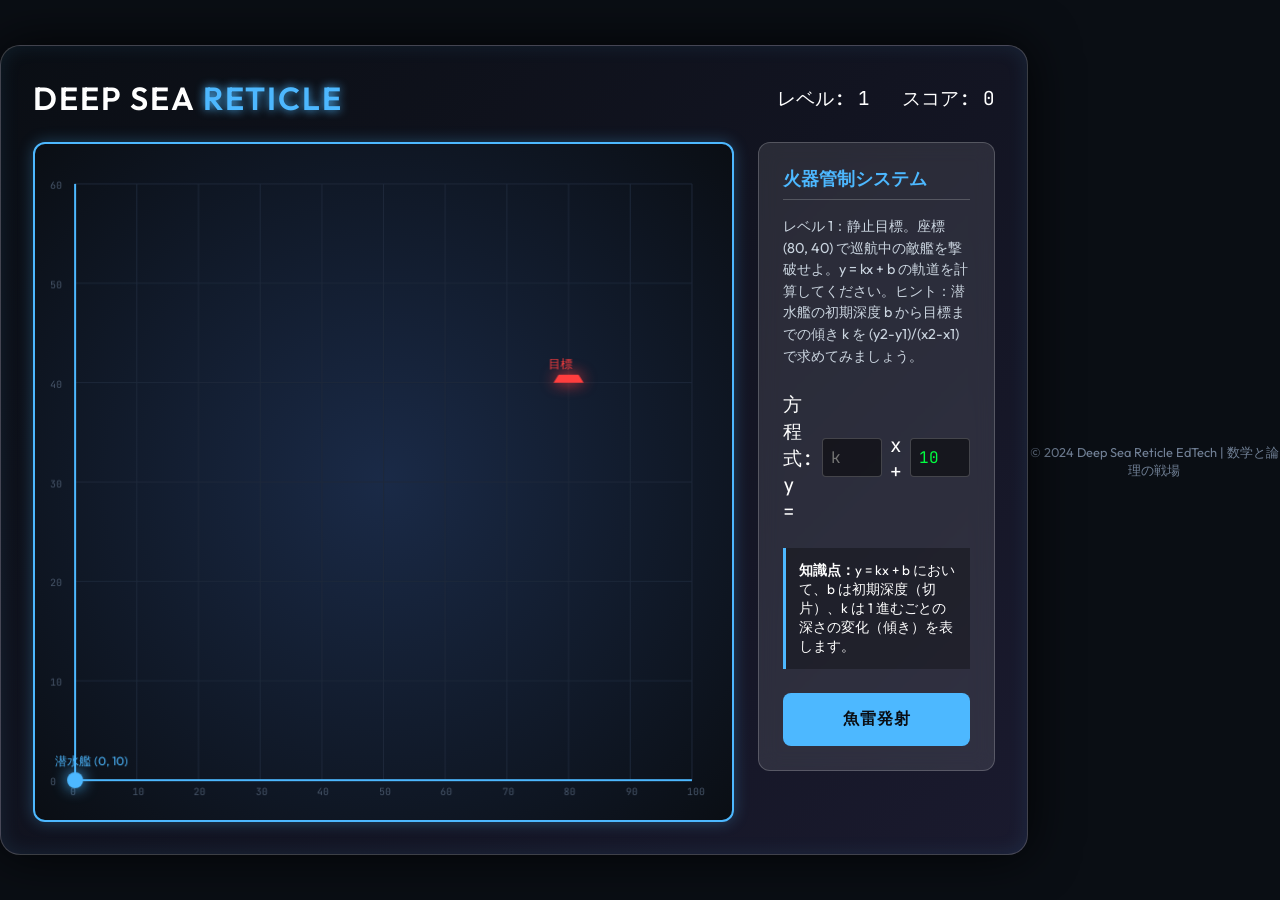
==== torpedo/index.html @ a5509bce "refactor: move game files to a dedicated torpedo subdirectory" ====
<!DOCTYPE html>
<html lang="zh-CN">
<head>
    <meta charset="UTF-8">
    <meta name="viewport" content="width=device-width, initial-scale=1.0">
    <title>深海准星：数学攻势 - 学习一次函数与方程组</title>
    <meta name="description" content="一款通过潜艇射击游戏学习一次函数（斜率、截距）和二元一次方程组的教育类游戏。">
    <link rel="stylesheet" href="style.css">
    <link href="https://fonts.googleapis.com/css2?family=Outfit:wght@300;400;600&family=JetBrains+Mono&display=swap" rel="stylesheet">
</head>
<body>
    <div id="game-container">
        <header>
            <h1>DEEP SEA <span class="highlight">RETICLE</span></h1>
            <div class="stats">
                <div class="stat-item">レベル: <span id="level-num">1</span></div>
                <div class="stat-item">スコア: <span id="score">0</span></div>
            </div>
        </header>

        <main>
            <div id="radar-display">
                <canvas id="game-canvas"></canvas>
                <div id="overlay-ui"></div>
            </div>

            <aside id="controls">
                <div class="panel">
                    <h2>火器管制システム</h2>
                    <p id="mission-brief">パラメータを調整して、赤い敵艦を撃破せよ</p>
                    
                    <div class="equation-input">
                        <span class="label">方程式: y = </span>
                        <input type="number" id="input-k" step="0.1" placeholder="k">
                        <span class="label"> x + </span>
                        <input type="number" id="input-b" step="1" placeholder="b">
                    </div>

                    <div class="hints" id="hint-box">
                        <p>ヒント：<strong>k</strong> は傾き（角度）、<strong>b</strong> は切片（初期深度）を表します</p>
                    </div>

                    <button id="fire-btn">魚雷発射</button>
                </div>

                <div class="panel system-solver" id="solver-panel" style="display: none;">
                    <h2>レーダー追跡 (連立方程式)</h2>
                    <div class="system-equations">
                        <div>敵艦: <span id="eq-enemy">y = -0.5x + 10</span></div>
                        <div>魚雷: <span id="eq-torpedo">y = kx + b</span></div>
                    </div>
                    <p class="small-text">交点 (x, y) が予測衝突座標となります</p>
                </div>
            </div>
        </main>

        <footer>
            <p>&copy; 2024 Deep Sea Reticle EdTech | 数学と論理の戦場</p>
        </footer>
    </div>
    <script src="game.js"></script>
</body>
</html>
---- torpedo/style.css ----
:root {
    --bg-dark: #0a0e14;
    --navy-blue: #16213e;
    --neon-green: #00ff41;
    --neon-red: #ff3e3e;
    --accent-blue: #4db8ff;
    --white: #ffffff;
    --glass: rgba(255, 255, 255, 0.1);
    --glass-border: rgba(255, 255, 255, 0.2);
}

* {
    box-sizing: border-box;
    margin: 0;
    padding: 0;
}

body {
    background-color: var(--bg-dark);
    color: var(--white);
    font-family: 'Outfit', sans-serif;
    min-height: 100vh;
    display: flex;
    justify-content: center;
    align-items: center;
    overflow: hidden;
}

#game-container {
    width: 95vw;
    height: 90vh;
    display: flex;
    flex-direction: column;
    background: linear-gradient(135deg, #0a0e14 0%, #1a1a2e 100%);
    border-radius: 20px;
    border: 1px solid var(--glass-border);
    box-shadow: 0 0 50px rgba(0, 0, 0, 0.8), inset 0 0 20px rgba(77, 184, 255, 0.1);
    padding: 2rem;
    position: relative;
}

header {
    display: flex;
    justify-content: space-between;
    align-items: center;
    margin-bottom: 1.5rem;
}

h1 {
    font-size: 2rem;
    font-weight: 600;
    letter-spacing: 2px;
}

.highlight {
    color: var(--accent-blue);
    text-shadow: 0 0 10px var(--accent-blue);
}

.stats {
    display: flex;
    gap: 2rem;
    font-family: 'JetBrains Mono', monospace;
    font-size: 1.2rem;
}

main {
    flex: 1;
    display: flex;
    gap: 1.5rem;
    min-height: 0;
}

#radar-display {
    flex: 3;
    background: radial-gradient(circle, #1a2a47 0%, #0a0e14 100%);
    border: 2px solid var(--accent-blue);
    box-shadow: 0 0 15px rgba(77, 184, 255, 0.3);
    border-radius: 12px;
    position: relative;
    overflow: hidden;
}

#game-canvas {
    width: 100%;
    height: 100%;
    cursor: crosshair;
}

#controls {
    flex: 1;
    display: flex;
    flex-direction: column;
    gap: 1rem;
}

.panel {
    background: var(--glass);
    backdrop-filter: blur(10px);
    border: 1px solid var(--glass-border);
    border-radius: 12px;
    padding: 1.5rem;
    transition: all 0.3s ease;
}

.panel:hover {
    border-color: var(--accent-blue);
    box-shadow: 0 0 15px rgba(77, 184, 255, 0.1);
}

h2 {
    font-size: 1.1rem;
    margin-bottom: 1rem;
    text-transform: uppercase;
    color: var(--accent-blue);
    border-bottom: 1px solid var(--glass-border);
    padding-bottom: 0.5rem;
}

#mission-brief {
    font-size: 0.9rem;
    margin-bottom: 1.5rem;
    line-height: 1.5;
    color: #cbd5e0;
}

.equation-input {
    display: flex;
    align-items: center;
    gap: 0.5rem;
    margin-bottom: 1.5rem;
    font-family: 'JetBrains Mono', monospace;
}

input[type="number"] {
    width: 60px;
    background: rgba(0, 0, 0, 0.5);
    border: 1px solid var(--glass-border);
    color: var(--neon-green);
    padding: 0.5rem;
    border-radius: 4px;
    font-size: 1rem;
    font-family: 'JetBrains Mono', monospace;
    outline: none;
}

input[type="number"]:focus {
    border-color: var(--neon-green);
    box-shadow: 0 0 5px var(--neon-green);
}

.label {
    font-size: 1.2rem;
}

.hints {
    font-size: 0.85rem;
    background: rgba(0, 0, 0, 0.3);
    padding: 0.8rem;
    border-left: 3px solid var(--accent-blue);
    margin-bottom: 1.5rem;
}

button {
    width: 100%;
    padding: 1rem;
    background: var(--accent-blue);
    color: var(--bg-dark);
    border: none;
    border-radius: 8px;
    font-weight: 600;
    font-size: 1rem;
    cursor: pointer;
    transition: all 0.2s cubic-bezier(0.175, 0.885, 0.32, 1.275);
    text-transform: uppercase;
    letter-spacing: 1px;
}

button:hover {
    transform: translateY(-2px);
    box-shadow: 0 5px 15px rgba(77, 184, 255, 0.4);
    background: #73c9ff;
}

button:active {
    transform: translateY(0);
}

.system-solver {
    font-family: 'JetBrains Mono', monospace;
}

.system-equations {
    background: rgba(0, 0, 0, 0.4);
    padding: 0.8rem;
    border-radius: 6px;
    margin-bottom: 0.5rem;
    font-size: 0.9rem;
    border: 1px dashed var(--glass-border);
}

.small-text {
    font-size: 0.75rem;
    color: #a0aec0;
}

footer {
    margin-top: 1.5rem;
    text-align: center;
    font-size: 0.8rem;
    color: #718096;
}

/* Animations */
@keyframes grid-pulse {
    0% { opacity: 0.3; }
    100% { opacity: 0.6; }
}

#game-canvas {
    animation: grid-pulse 2s infinite alternate ease-in-out;
}
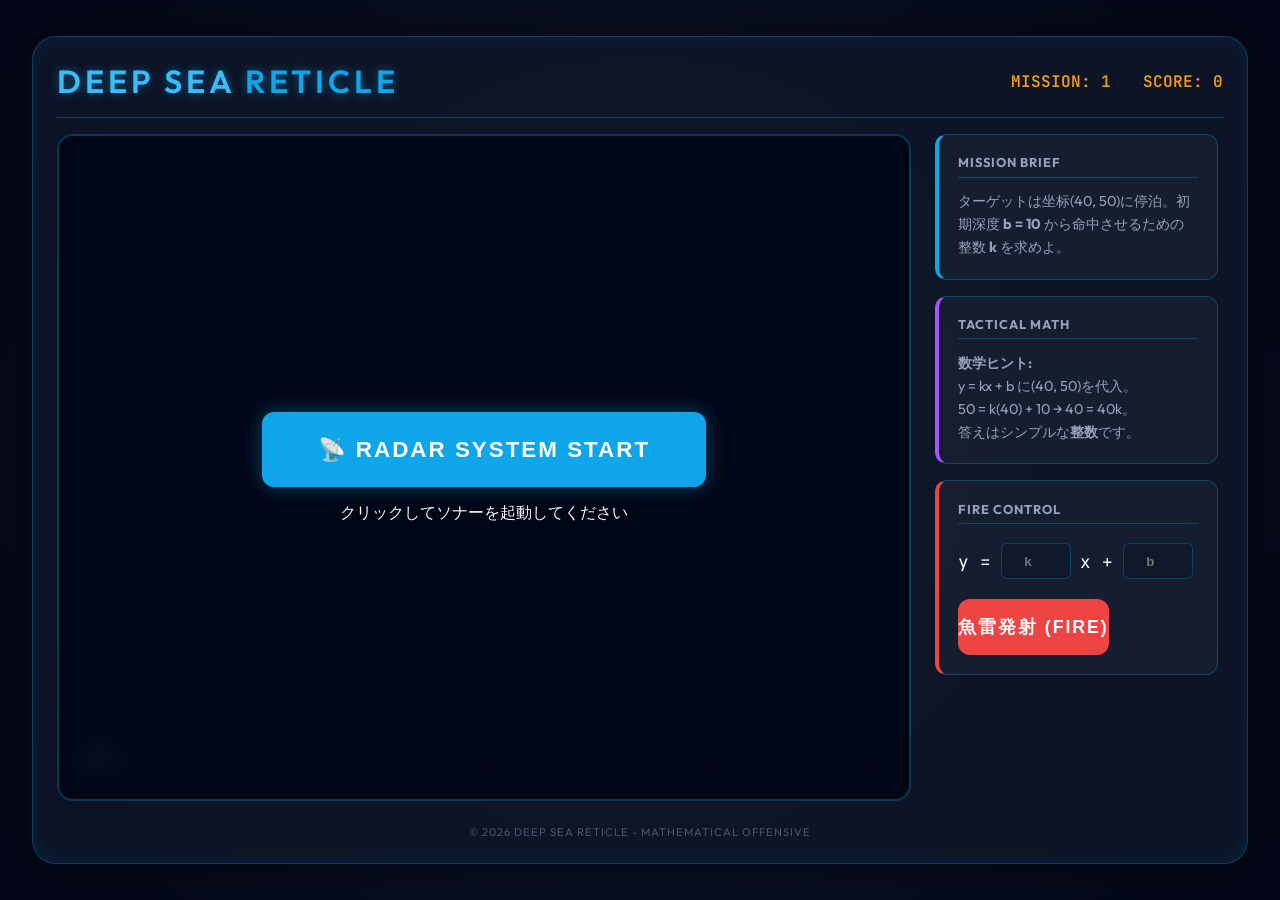
==== commit 8669d92a: "refactory" ====
--- a/torpedo/index.html
+++ b/torpedo/index.html
@@ -1,20 +1,19 @@
 <!DOCTYPE html>
-<html lang="zh-CN">
+<html lang="ja">
 <head>
     <meta charset="UTF-8">
     <meta name="viewport" content="width=device-width, initial-scale=1.0">
-    <title>深海准星：数学攻势 - 学习一次函数与方程组</title>
-    <meta name="description" content="一款通过潜艇射击游戏学习一次函数（斜率、截距）和二元一次方程组的教育类游戏。">
+    <title>深海准星：数学攻撃 2.0</title>
     <link rel="stylesheet" href="style.css">
-    <link href="https://fonts.googleapis.com/css2?family=Outfit:wght@300;400;600&family=JetBrains+Mono&display=swap" rel="stylesheet">
+    <link href="https://fonts.googleapis.com/css2?family=Outfit:wght@300;400;600&family=JetBrains+Mono:wght@500&display=swap" rel="stylesheet">
 </head>
 <body>
     <div id="game-container">
         <header>
-            <h1>DEEP SEA <span class="highlight">RETICLE</span></h1>
+            <h1><span class="highlight">DEEP SEA</span> RETICLE</h1>
             <div class="stats">
-                <div class="stat-item">レベル: <span id="level-num">1</span></div>
-                <div class="stat-item">スコア: <span id="score">0</span></div>
+                <span>MISSION: <span id="level-num">1</span></span>
+                <span>SCORE: <span id="score">0</span></span>
             </div>
         </header>
 
@@ -22,42 +21,90 @@
             <div id="radar-display">
                 <canvas id="game-canvas"></canvas>
                 <div id="overlay-ui"></div>
+                <!-- Start Overlay -->
+                <div id="start-overlay" class="start-mask">
+                    <button id="start-btn" class="init-btn">📡 RADAR SYSTEM START</button>
+                    <p>クリックしてソナーを起動してください</p>
+                </div>
+
+                <!-- Victory Modal -->
+                <div id="victory-modal" class="modal-overlay" style="display:none;">
+                    <div class="modal-content">
+                        <div class="medal-icon">🎖️</div>
+                        <h3>特等火器管制官 授与</h3>
+                        <p>全てのミッションを完遂しました！<br>あなたは一次関数の達人です。</p>
+                        
+                        <!-- NEW Tech Insight -->
+                        <div id="tech-insight" class="tech-card">
+                            <h4>💻 斜率と速度の動的関係</h4>
+                            <p>現実の魚雷やロケットでは、<b>傾き(k)</b>が<b>速度の配分</b>を決定します：</p>
+                            <code class="code-block" style="font-size: 0.85em;">
+                                // 斜率 k から速度成分を計算<br>
+                                vx = V_total / sqrt(1 + k²);<br>
+                                vy = k * vx; // 垂直方向の速さ
+                            </code>
+                            <small>「急な角度で進むほど、前へ進む速さは遅くなる」という物理法則が数学で表現されています。</small>
+                        </div>
+
+                        <div id="final-test">
+                            <p class="final-q"><b>最終試験:</b> y = -2x + 50 の傾き(k)は？</p>
+                            <div class="options">
+                                <button onclick="checkFinalAnswer(true)">-2</button>
+                                <button onclick="checkFinalAnswer(false)">50</button>
+                                <button onclick="checkFinalAnswer(false)">2</button>
+                            </div>
+                        </div>
+                        <button id="restart-btn" class="base-btn">基地へ戻る</button>
+                    </div>
+                </div>
             </div>
 
             <aside id="controls">
-                <div class="panel">
-                    <h2>火器管制システム</h2>
-                    <p id="mission-brief">パラメータを調整して、赤い敵艦を撃破せよ</p>
-                    
+                <div class="panel mission-card">
+                    <h2>MISSION BRIEF</h2>
+                    <p id="mission-brief" class="hints">読み込み中...</p>
+                </div>
+
+                <div class="panel math-logic-card">
+                    <h2>TACTICAL MATH</h2>
+                    <div id="solver-panel" style="display:none;">
+                        <p id="eq-enemy" class="realtime-data" style="color:#d46b08;"></p>
+                        <div class="realtime-display">
+                            <div class="realtime-data">予測Vx: <span id="stat-vx">--</span></div>
+                            <div class="realtime-data">予測Vy: <span id="stat-vy">--</span></div>
+                            <div class="realtime-data">到達時間: <span id="stat-time">--</span> s</div>
+                            <div id="solve-status" class="status-indicator">READY</div>
+                        </div>
+                    </div>
+                    <p id="hint-box" class="hints">ヒントを表示するには計算を開始してください。</p>
+                </div>
+
+                <div class="panel fire-control-card">
+                    <h2>FIRE CONTROL</h2>
                     <div class="equation-input">
-                        <span class="label">方程式: y = </span>
-                        <input type="number" id="input-k" step="0.1" placeholder="k">
-                        <span class="label"> x + </span>
+                        y = <input type="number" id="input-k" step="1" placeholder="k"> x + 
                         <input type="number" id="input-b" step="1" placeholder="b">
                     </div>
-
-                    <div class="hints" id="hint-box">
-                        <p>ヒント：<strong>k</strong> は傾き（角度）、<strong>b</strong> は切片（初期深度）を表します</p>
-                    </div>
-
-                    <button id="fire-btn">魚雷発射</button>
+                    <button id="fire-btn">魚雷発射 (FIRE)</button>
                 </div>
-
-                <div class="panel system-solver" id="solver-panel" style="display: none;">
-                    <h2>レーダー追跡 (連立方程式)</h2>
-                    <div class="system-equations">
-                        <div>敵艦: <span id="eq-enemy">y = -0.5x + 10</span></div>
-                        <div>魚雷: <span id="eq-torpedo">y = kx + b</span></div>
-                    </div>
-                    <p class="small-text">交点 (x, y) が予測衝突座標となります</p>
-                </div>
-            </div>
+            </aside>
         </main>
 
         <footer>
-            <p>&copy; 2024 Deep Sea Reticle EdTech | 数学と論理の戦場</p>
+            <p>&copy; 2026 DEEP SEA RETICLE - MATHEMATICAL OFFENSIVE</p>
         </footer>
     </div>
-    <script src="game.js"></script>
+    <!-- Calculations and Physics Engine -->
+    <script src="js/calculator.js"></script>
+
+    <!-- Levels Definitions -->
+    <script src="js/levels/training_mission.js"></script>
+    <script src="js/levels/speed_upgrade.js"></script>
+    <script src="js/levels/linear_intersection.js"></script>
+    <script src="js/levels/diagonal_pursuit.js"></script>
+    <script src="js/levels/slope_velocity.js"></script>
+
+    <!-- Main Game Engine -->
+    <script src="js/main.js"></script>
 </body>
 </html>
--- a/torpedo/style.css
+++ b/torpedo/style.css
@@ -1,222 +1,165 @@
 :root {
-    --bg-dark: #0a0e14;
-    --navy-blue: #16213e;
-    --neon-green: #00ff41;
-    --neon-red: #ff3e3e;
-    --accent-blue: #4db8ff;
-    --white: #ffffff;
-    --glass: rgba(255, 255, 255, 0.1);
-    --glass-border: rgba(255, 255, 255, 0.2);
+    --bg-dark: #020617; /* Deep Navy Black */
+    --radar-bg: #030a1c;
+    --navy-blue: #1e293b;
+    --neon-green: #22c55e;
+    --sonar-blue: #0ea5e9;
+    --neon-red: #ef4444;
+    --neon-gold: #f59e0b;
+    --white: #f8fafc;
+    --glass: rgba(15, 23, 42, 0.8);
+    --glass-border: rgba(14, 165, 233, 0.3);
 }
 
-* {
-    box-sizing: border-box;
-    margin: 0;
-    padding: 0;
-}
-
-body {
-    background-color: var(--bg-dark);
-    color: var(--white);
-    font-family: 'Outfit', sans-serif;
-    min-height: 100vh;
-    display: flex;
-    justify-content: center;
-    align-items: center;
+* { box-sizing: border-box; margin: 0; padding: 0; }
+body { 
+    background: var(--bg-dark); 
+    color: var(--white); 
+    font-family: 'Outfit', sans-serif; 
+    height: 100vh; 
+    display: flex; 
+    align-items: center; 
+    justify-content: center; 
     overflow: hidden;
+    background-image: radial-gradient(circle at center, #0f172a 0%, #020617 100%);
 }
 
 #game-container {
-    width: 95vw;
-    height: 90vh;
-    display: flex;
-    flex-direction: column;
-    background: linear-gradient(135deg, #0a0e14 0%, #1a1a2e 100%);
-    border-radius: 20px;
+    width: 95vw; height: 92vh; 
+    background: var(--glass); 
+    border-radius: 24px;
     border: 1px solid var(--glass-border);
-    box-shadow: 0 0 50px rgba(0, 0, 0, 0.8), inset 0 0 20px rgba(77, 184, 255, 0.1);
-    padding: 2rem;
-    position: relative;
+    box-shadow: 0 0 50px rgba(0, 0, 0, 0.5), inset 0 0 20px rgba(14, 165, 233, 0.1);
+    display: flex; flex-direction: column; 
+    padding: 1.5rem; position: relative;
+    backdrop-filter: blur(12px);
 }
 
-header {
-    display: flex;
-    justify-content: space-between;
-    align-items: center;
-    margin-bottom: 1.5rem;
+header { 
+    display: flex; justify-content: space-between; align-items: center; 
+    margin-bottom: 1rem; 
+    border-bottom: 1px solid var(--glass-border); 
+    padding-bottom: 1rem; 
+}
+h1 { 
+    color: var(--sonar-blue); 
+    letter-spacing: 4px; 
+    font-weight: 600;
+    text-shadow: 0 0 10px rgba(14, 165, 233, 0.5);
+}
+.highlight { color: #38bdf8; }
+.stats { font-family: 'JetBrains Mono'; font-weight: 600; display: flex; gap: 2rem; color: var(--neon-gold); }
+
+main { flex: 1; display: flex; gap: 1.5rem; overflow: hidden; }
+#radar-display { 
+    flex: 3; 
+    background: var(--radar-bg); 
+    border: 2px solid var(--glass-border); 
+    border-radius: 16px; 
+    position: relative; 
+    display: flex; 
+    align-items: center; 
+    justify-content: center; 
+    overflow: hidden;
+    box-shadow: inset 0 0 30px rgba(0, 0, 0, 0.8);
+}
+#radar-display::after {
+    content: ""; position: absolute; top: 0; left: 0; width: 100%; height: 100%;
+    background: linear-gradient(rgba(18, 16, 16, 0) 50%, rgba(0, 0, 0, 0.25) 50%), linear-gradient(90deg, rgba(255, 0, 0, 0.06), rgba(0, 255, 0, 0.02), rgba(0, 0, 255, 0.06));
+    background-size: 100% 4px, 3px 100%; pointer-events: none; z-index: 10;
 }
 
-h1 {
-    font-size: 2rem;
-    font-weight: 600;
-    letter-spacing: 2px;
+canvas { width: 100%; height: 100%; }
+
+.start-mask { 
+    position: absolute; top: 0; left:0; width: 100%; height: 100%; 
+    background: rgba(2, 6, 23, 0.85); 
+    backdrop-filter: blur(10px); 
+    display: flex; flex-direction: column; align-items: center; justify-content: center; 
+    z-index: 50; 
+}
+.init-btn { 
+    background: var(--sonar-blue); color: #fff; padding: 1.5rem 3.5rem; 
+    border: none; border-radius: 12px; font-size: 1.4rem; cursor: pointer; 
+    box-shadow: 0 0 20px rgba(14, 165, 233, 0.4); 
+    transition: 0.3s cubic-bezier(0.4, 0, 0.2, 1); 
+    margin-bottom: 15px; font-weight: bold; 
+    text-transform: uppercase; letter-spacing: 2px;
+}
+.init-btn:hover { background: #38bdf8; transform: scale(1.05); box-shadow: 0 0 40px rgba(56, 189, 248, 0.6); }
+
+#controls { flex: 1; display: flex; flex-direction: column; gap: 1rem; overflow-y: auto; padding-right: 5px; }
+#controls::-webkit-scrollbar { width: 6px; }
+#controls::-webkit-scrollbar-thumb { background: var(--glass-border); border-radius: 10px; }
+
+.panel { 
+    background: rgba(30, 41, 59, 0.5); 
+    border: 1px solid var(--glass-border); 
+    border-radius: 12px; padding: 1.2rem; 
+    transition: 0.3s;
+}
+.panel:hover { border-color: var(--sonar-blue); }
+.panel h2 { 
+    font-size: 0.8rem; color: #94a3b8; 
+    margin-bottom: 0.8rem; border-bottom: 1px solid var(--glass-border); 
+    padding-bottom: 0.4rem; text-transform: uppercase; letter-spacing: 1px;
 }
 
-.highlight {
-    color: var(--accent-blue);
-    text-shadow: 0 0 10px var(--accent-blue);
+.realtime-display { 
+    background: rgba(6, 78, 59, 0.3); 
+    padding: 1rem; border-radius: 8px; 
+    border: 1px solid rgba(16, 185, 129, 0.3); 
+    margin-bottom: 1rem; font-size: 0.85rem; 
 }
+.realtime-data { margin: 0.6rem 0; font-family: 'JetBrains Mono'; color: var(--neon-green); text-shadow: 0 0 5px rgba(34, 197, 94, 0.5); }
+.status-indicator { font-weight: bold; padding: 4px 8px; border-radius: 4px; display: inline-block; background: #064e3b; margin-top: 5px; }
 
-.stats {
-    display: flex;
-    gap: 2rem;
-    font-family: 'JetBrains Mono', monospace;
-    font-size: 1.2rem;
+.equation-input { display: flex; align-items: center; gap: 0.6rem; margin: 1.2rem 0; font-family: 'JetBrains Mono'; font-size: 1.1rem; }
+input { 
+    width: 70px; padding: 0.6rem; 
+    background: #0f172a; border: 1px solid var(--glass-border); 
+    border-radius: 6px; text-align: center; color: var(--white);
+    font-weight: bold;
 }
+input:focus { border-color: var(--sonar-blue); outline: none; box-shadow: 0 0 10px rgba(14, 165, 233, 0.3); }
 
-main {
-    flex: 1;
-    display: flex;
-    gap: 1.5rem;
-    min-height: 0;
+#fire-btn { 
+    background: var(--neon-red); color: #fff; height: 3.5rem; 
+    font-size: 1.1rem; font-weight: bold; border-radius: 12px; 
+    cursor: pointer; border: none; transition: 0.3s;
+    text-transform: uppercase; letter-spacing: 2px;
 }
+#fire-btn:hover { background: #ff5555; transform: translateY(-2px); box-shadow: 0 5px 20px rgba(239, 68, 68, 0.4); }
 
-#radar-display {
-    flex: 3;
-    background: radial-gradient(circle, #1a2a47 0%, #0a0e14 100%);
-    border: 2px solid var(--accent-blue);
-    box-shadow: 0 0 15px rgba(77, 184, 255, 0.3);
-    border-radius: 12px;
-    position: relative;
-    overflow: hidden;
+/* Modals */
+.modal-overlay { 
+    position: fixed; top: 0; left: 0; width: 100%; height: 100%; 
+    background: rgba(0,0,0,0.85); display: flex; align-items: center; justify-content: center; 
+    z-index: 1000; backdrop-filter: blur(15px); 
 }
+.modal-content { 
+    background: var(--bg-dark); padding: 3rem; border-radius: 24px; 
+    text-align: center; max-width: 550px; 
+    border: 2px solid var(--sonar-blue);
+    box-shadow: 0 0 100px rgba(14, 165, 233, 0.3);
+}
+.tech-card { background: rgba(14, 165, 233, 0.1); border-radius: 12px; padding: 1.5rem; margin: 1.5rem 0; text-align: left; border: 1px solid var(--glass-border); }
+.tech-card h4 { color: var(--sonar-blue); margin-bottom: 0.5rem; }
+.code-block { background: #000; padding: 1rem; border-radius: 8px; font-family: 'JetBrains Mono'; font-size: 0.85rem; color: var(--neon-green); line-height: 1.6; border-left: 4px solid var(--sonar-blue); }
 
-#game-canvas {
-    width: 100%;
-    height: 100%;
-    cursor: crosshair;
-}
+.final-q { background: rgba(245, 158, 11, 0.1); padding: 1.2rem; border: 1px solid rgba(245, 158, 11, 0.3); border-radius: 8px; margin-bottom: 1.5rem; color: var(--neon-gold); }
+.options { display: flex; gap: 15px; }
+.options button { background: transparent; color: var(--sonar-blue); border: 1px solid var(--sonar-blue); flex: 1; padding: 12px; border-radius: 8px; font-weight: bold; cursor: pointer; transition: 0.2s; }
+.options button:hover { background: var(--sonar-blue); color: #fff; }
 
-#controls {
-    flex: 1;
-    display: flex;
-    flex-direction: column;
-    gap: 1rem;
-}
+.base-btn { margin-top: 1.5rem; background: var(--sonar-blue); color: #fff; padding: 1.2rem; border-radius: 12px; width: 100%; border: none; font-weight: bold; cursor: pointer; }
 
-.panel {
-    background: var(--glass);
-    backdrop-filter: blur(10px);
-    border: 1px solid var(--glass-border);
-    border-radius: 12px;
-    padding: 1.5rem;
-    transition: all 0.3s ease;
-}
+@keyframes bounce { 0%, 100% { transform: translateY(0); } 50% { transform: translateY(-15px); } }
+.medal-icon { font-size: 5rem; animation: bounce 2s infinite; filter: drop-shadow(0 0 20px rgba(245, 158, 11, 0.6)); }
 
-.panel:hover {
-    border-color: var(--accent-blue);
-    box-shadow: 0 0 15px rgba(77, 184, 255, 0.1);
-}
+footer { margin-top: 1.5rem; text-align: center; font-size: 0.7rem; color: #475569; letter-spacing: 1px; }
+.hints { font-size: 0.9rem; line-height: 1.6; color: #94a3b8; }
+.mission-card { border-left: 4px solid var(--sonar-blue); }
+.math-logic-card { border-left: 4px solid #a855f7; }
+.fire-control-card { border-left: 4px solid var(--neon-red); }
 
-h2 {
-    font-size: 1.1rem;
-    margin-bottom: 1rem;
-    text-transform: uppercase;
-    color: var(--accent-blue);
-    border-bottom: 1px solid var(--glass-border);
-    padding-bottom: 0.5rem;
-}
-
-#mission-brief {
-    font-size: 0.9rem;
-    margin-bottom: 1.5rem;
-    line-height: 1.5;
-    color: #cbd5e0;
-}
-
-.equation-input {
-    display: flex;
-    align-items: center;
-    gap: 0.5rem;
-    margin-bottom: 1.5rem;
-    font-family: 'JetBrains Mono', monospace;
-}
-
-input[type="number"] {
-    width: 60px;
-    background: rgba(0, 0, 0, 0.5);
-    border: 1px solid var(--glass-border);
-    color: var(--neon-green);
-    padding: 0.5rem;
-    border-radius: 4px;
-    font-size: 1rem;
-    font-family: 'JetBrains Mono', monospace;
-    outline: none;
-}
-
-input[type="number"]:focus {
-    border-color: var(--neon-green);
-    box-shadow: 0 0 5px var(--neon-green);
-}
-
-.label {
-    font-size: 1.2rem;
-}
-
-.hints {
-    font-size: 0.85rem;
-    background: rgba(0, 0, 0, 0.3);
-    padding: 0.8rem;
-    border-left: 3px solid var(--accent-blue);
-    margin-bottom: 1.5rem;
-}
-
-button {
-    width: 100%;
-    padding: 1rem;
-    background: var(--accent-blue);
-    color: var(--bg-dark);
-    border: none;
-    border-radius: 8px;
-    font-weight: 600;
-    font-size: 1rem;
-    cursor: pointer;
-    transition: all 0.2s cubic-bezier(0.175, 0.885, 0.32, 1.275);
-    text-transform: uppercase;
-    letter-spacing: 1px;
-}
-
-button:hover {
-    transform: translateY(-2px);
-    box-shadow: 0 5px 15px rgba(77, 184, 255, 0.4);
-    background: #73c9ff;
-}
-
-button:active {
-    transform: translateY(0);
-}
-
-.system-solver {
-    font-family: 'JetBrains Mono', monospace;
-}
-
-.system-equations {
-    background: rgba(0, 0, 0, 0.4);
-    padding: 0.8rem;
-    border-radius: 6px;
-    margin-bottom: 0.5rem;
-    font-size: 0.9rem;
-    border: 1px dashed var(--glass-border);
-}
-
-.small-text {
-    font-size: 0.75rem;
-    color: #a0aec0;
-}
-
-footer {
-    margin-top: 1.5rem;
-    text-align: center;
-    font-size: 0.8rem;
-    color: #718096;
-}
-
-/* Animations */
-@keyframes grid-pulse {
-    0% { opacity: 0.3; }
-    100% { opacity: 0.6; }
-}
-
-#game-canvas {
-    animation: grid-pulse 2s infinite alternate ease-in-out;
-}
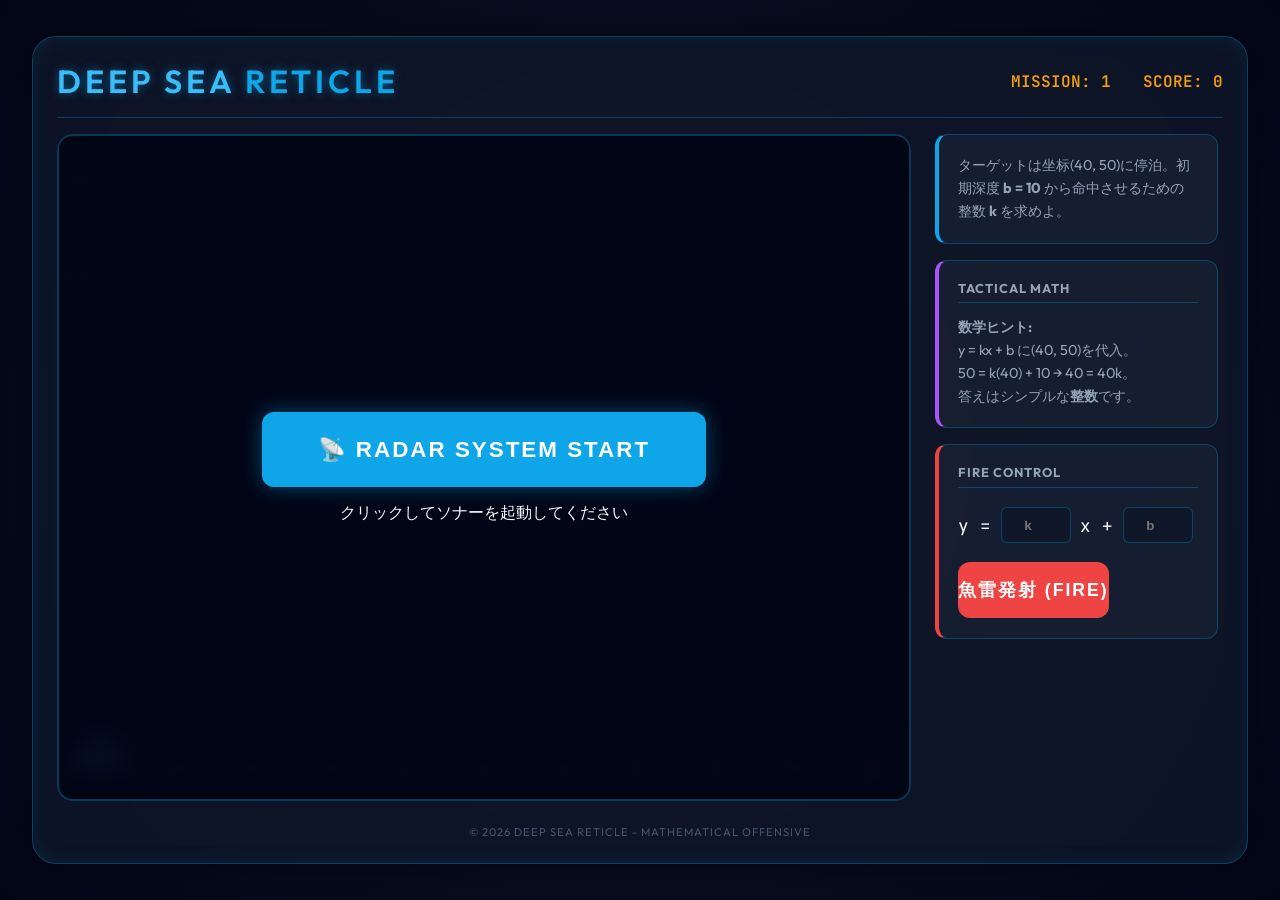
==== commit 1cd1b734: "feat: implement core game engine, physics-based trajectory mechanics, and sonar detection system" ====
--- a/torpedo/index.html
+++ b/torpedo/index.html
@@ -61,8 +61,8 @@
 
             <aside id="controls">
                 <div class="panel mission-card">
-                    <h2>MISSION BRIEF</h2>
                     <p id="mission-brief" class="hints">読み込み中...</p>
+                    <button id="open-lab-btn" class="lab-trigger" style="display:none;">🔬 TECH LAB: 斜率の秘密</button>
                 </div>
 
                 <div class="panel math-logic-card">
@@ -94,8 +94,65 @@
             <p>&copy; 2026 DEEP SEA RETICLE - MATHEMATICAL OFFENSIVE</p>
         </footer>
     </div>
+
+    <!-- Tactical Lab Modal -->
+    <div id="lab-modal" class="modal-overlay" style="display:none;">
+        <div class="lab-content">
+            <header class="lab-header">
+                <h2>🔬 戦術研究所: 進路の傾きと前進速度の関係</h2>
+                <button id="close-lab-btn" class="close-btn">&times;</button>
+            </header>
+            
+            <div class="lab-body">
+                <div class="lab-visuals">
+                    <div class="simulation-container">
+                        <canvas id="lab-canvas"></canvas>
+                        <div class="speed-gauge-overlay">
+                            <div class="gauge-bar">
+                                <label>前進速度 (Vx)</label>
+                                <div class="bar-outer"><div id="lab-vx-bar" class="bar-inner"></div></div>
+                                <span id="lab-vx-val">--</span>
+                            </div>
+                            <div class="gauge-bar">
+                                <label>上昇強度 (Vy)</label>
+                                <div class="bar-outer"><div id="lab-vy-bar" class="bar-inner red"></div></div>
+                                <span id="lab-vy-val">--</span>
+                            </div>
+                        </div>
+                    </div>
+                    <div class="lab-explanation">
+                        <h4>💡 斜め進むことのトレードオフ</h4>
+                        <p>「魚雷の総エネルギー(Vt)は一定です。<b>道が急(kが大きい)</b>になるほど、横に進む力(Vx)が弱まってしまいます。」</p>
+                        <ul class="simple-concepts">
+                            <li>📈 <b>傾き 0:</b> 全ての力が前進に使われます。</li>
+                            <li>📈 <b>傾き 1:</b> 前に進む力と上に登る力が分散されます。</li>
+                            <li>📈 <b>傾き 2:</b> 前に進む力よりも上に登る力が強くなります。</li>
+                        </ul>
+                    </div>
+                </div>
+                
+                <aside class="lab-controls">
+                    <div class="control-group">
+                        <label for="lab-slider-k">斜率 (k) の調整</label>
+                        <input type="range" id="lab-slider-k" min="0" max="5" step="0.1" value="1">
+                        <div class="slider-val">k = <span id="lab-k-val">1.0</span></div>
+                    </div>
+                    <div class="action-grid">
+                        <button id="lab-demo-btn" class="lab-btn secondary">🎬 比較アニメーションを再生</button>
+                        <button id="lab-reset-btn" class="lab-btn">🔄 リセット</button>
+                    </div>
+                    <div class="mission-hint-card">
+                        <b>Mission 05 攻略のカギ:</b><br>
+                        敵の速度と自分の水平速度(Vx)の差を考えよう。
+                    </div>
+                </aside>
+            </div>
+        </div>
+    </div>
+
     <!-- Calculations and Physics Engine -->
     <script src="js/calculator.js"></script>
+    <script src="js/lab.js"></script>
 
     <!-- Levels Definitions -->
     <script src="js/levels/training_mission.js"></script>
--- a/torpedo/style.css
+++ b/torpedo/style.css
@@ -163,3 +163,111 @@
 .math-logic-card { border-left: 4px solid #a855f7; }
 .fire-control-card { border-left: 4px solid var(--neon-red); }
 
+/* --- Tactical Lab Styles --- */
+#lab-modal.modal-overlay { z-index: 2000; }
+
+.lab-content { 
+    background: var(--bg-dark); 
+    width: 90vw; max-width: 1000px; 
+    height: 80vh; max-height: 700px; 
+    border-radius: 20px; border: 2px solid var(--sonar-blue); 
+    display: flex; flex-direction: column; overflow: hidden; 
+    box-shadow: 0 0 80px rgba(14, 165, 233, 0.4); 
+}
+
+.lab-header { 
+    background: var(--navy-blue); 
+    padding: 1rem 2rem; border-bottom: 2px solid var(--glass-border); 
+    display: flex; justify-content: space-between; align-items: center; 
+}
+.lab-header h2 { font-size: 1.2rem; margin: 0; color: var(--sonar-blue); text-transform: uppercase; letter-spacing: 2px; }
+.close-btn { background: none; border: none; font-size: 2rem; color: #94a3b8; cursor: pointer; transition: 0.2s; }
+.close-btn:hover { color: #fff; }
+
+.lab-body { flex: 1; display: grid; grid-template-columns: 1fr 300px; padding: 1.5rem; gap: 1.5rem; overflow: hidden; }
+
+.lab-visuals { display: flex; flex-direction: column; gap: 1rem; overflow: hidden; }
+.simulation-container { 
+    flex: 1; min-height: 300px; 
+    background: #000; border: 1px solid var(--glass-border); 
+    border-radius: 12px; position: relative; overflow: hidden; 
+    background-image: radial-gradient(circle at top, #081a3a 0%, #000 100%);
+}
+#lab-canvas { width: 100%; height: 100%; }
+
+.speed-gauge-overlay { 
+    position: absolute; bottom: 15px; left: 15px; right: 15px; 
+    display: flex; gap: 20px; background: rgba(2, 6, 23, 0.7); 
+    padding: 12px; border-radius: 10px; backdrop-filter: blur(8px);
+    border: 1px solid var(--glass-border);
+}
+.gauge-bar { flex: 1; display: flex; flex-direction: column; gap: 5px; }
+.gauge-bar label { font-size: 0.75rem; color: #94a3b8; font-weight: bold; }
+.bar-outer { width: 100%; height: 8px; background: #000; border-radius: 4px; overflow: hidden; }
+.bar-inner { height: 100%; background: #22c55e; transition: width 0.3s; box-shadow: 0 0 10px rgba(34, 197, 94, 0.5); }
+.bar-inner.red { background: #ef4444; box-shadow: 0 0 10px rgba(239, 68, 68, 0.5); }
+.gauge-bar span { font-family: 'JetBrains Mono'; font-size: 0.85rem; color: #fff; }
+
+.simple-concepts { list-style: none; margin-top: 10px; }
+.simple-concepts li { margin-bottom: 8px; font-size: 0.85rem; position: relative; padding-left: 20px; }
+.simple-concepts li::before { content: "•"; position: absolute; left: 0; color: var(--sonar-blue); font-weight: bold; }
+
+.lab-explanation { 
+    background: rgba(14, 165, 233, 0.05); padding: 1.2rem; border-radius: 12px; 
+    border: 1px solid var(--glass-border); line-height: 1.6; font-size: 0.9rem;
+}
+.formula-box { 
+    background: #000; padding: 0.8rem; border-radius: 8px; margin: 0.8rem 0; 
+    font-family: 'JetBrains Mono'; color: var(--neon-gold); text-align: center; font-size: 1.2rem; 
+    box-shadow: inset 0 0 15px rgba(245, 158, 11, 0.2); 
+    border: 1px solid rgba(245, 158, 11, 0.3);
+}
+
+.lab-controls { display: flex; flex-direction: column; gap: 1.5rem; }
+.lab-btn { 
+    padding: 1.2rem; border-radius: 8px; border: none; cursor: pointer; 
+    background: var(--sonar-blue); color: #fff; font-weight: bold; transition: 0.3s cubic-bezier(0.4, 0, 0.2, 1);
+    text-transform: uppercase; letter-spacing: 1px;
+}
+.lab-btn.secondary { background: rgba(30, 41, 59, 0.5); border: 1px solid var(--sonar-blue); color: var(--sonar-blue); }
+.lab-btn:hover { filter: brightness(1.2); transform: translateY(-3px); box-shadow: 0 10px 20px rgba(0,0,0,0.3); }
+
+.control-group label { display: block; margin-bottom: 0.8rem; font-size: 0.85rem; color: #94a3b8; text-transform: uppercase; }
+.slider-val { text-align: right; color: var(--sonar-blue); font-weight: bold; margin-top: 8px; font-family: 'JetBrains Mono'; font-size: 1.1rem; }
+
+input[type=range] { -webkit-appearance: none; appearance: none; width: 100%; background: transparent; }
+input[type=range]:focus { outline: none; }
+input[type=range]::-webkit-slider-runnable-track { 
+  width: 100%; height: 8px; cursor: pointer; background: #0f172a; 
+  border-radius: 10px; border: 1px solid var(--glass-border); 
+}
+input[type=range]::-webkit-slider-thumb { 
+  height: 22px; width: 22px; border-radius: 50%; background: var(--sonar-blue); 
+  cursor: pointer; -webkit-appearance: none; appearance: none; margin-top: -8px; 
+  box-shadow: 0 0 15px rgba(14, 165, 233, 0.6); border: 2px solid #fff;
+}
+
+.mission-hint-card { 
+    background: rgba(245, 158, 11, 0.1); border: 1px solid rgba(245, 158, 11, 0.3); 
+    padding: 1.2rem; border-radius: 12px; font-size: 0.85rem; color: #fed7aa; line-height: 1.5;
+}
+
+.lab-trigger { 
+    width: 100%; margin-top: 1rem; padding: 1rem; border-radius: 10px; 
+    background: linear-gradient(135deg, #0f172a, #1e293b); 
+    border: 1px solid var(--sonar-blue); color: var(--sonar-blue); 
+    font-weight: 600; cursor: pointer; transition: 0.3s; 
+    box-shadow: 0 4px 15px rgba(0,0,0,0.2);
+    animation: lab-pulse 2s infinite alternate;
+}
+@keyframes lab-pulse { 
+    from { box-shadow: 0 0 5px rgba(14, 165, 233, 0.2); border-color: rgba(14, 165, 233, 0.4); } 
+    to { box-shadow: 0 0 15px rgba(14, 165, 233, 0.6); border-color: var(--sonar-blue); } 
+}
+
+.action-grid { display: flex; flex-direction: column; gap: 10px; }
+
+@media (max-width: 800px) {
+    .lab-body { grid-template-columns: 1fr; overflow-y: auto; }
+}
+
